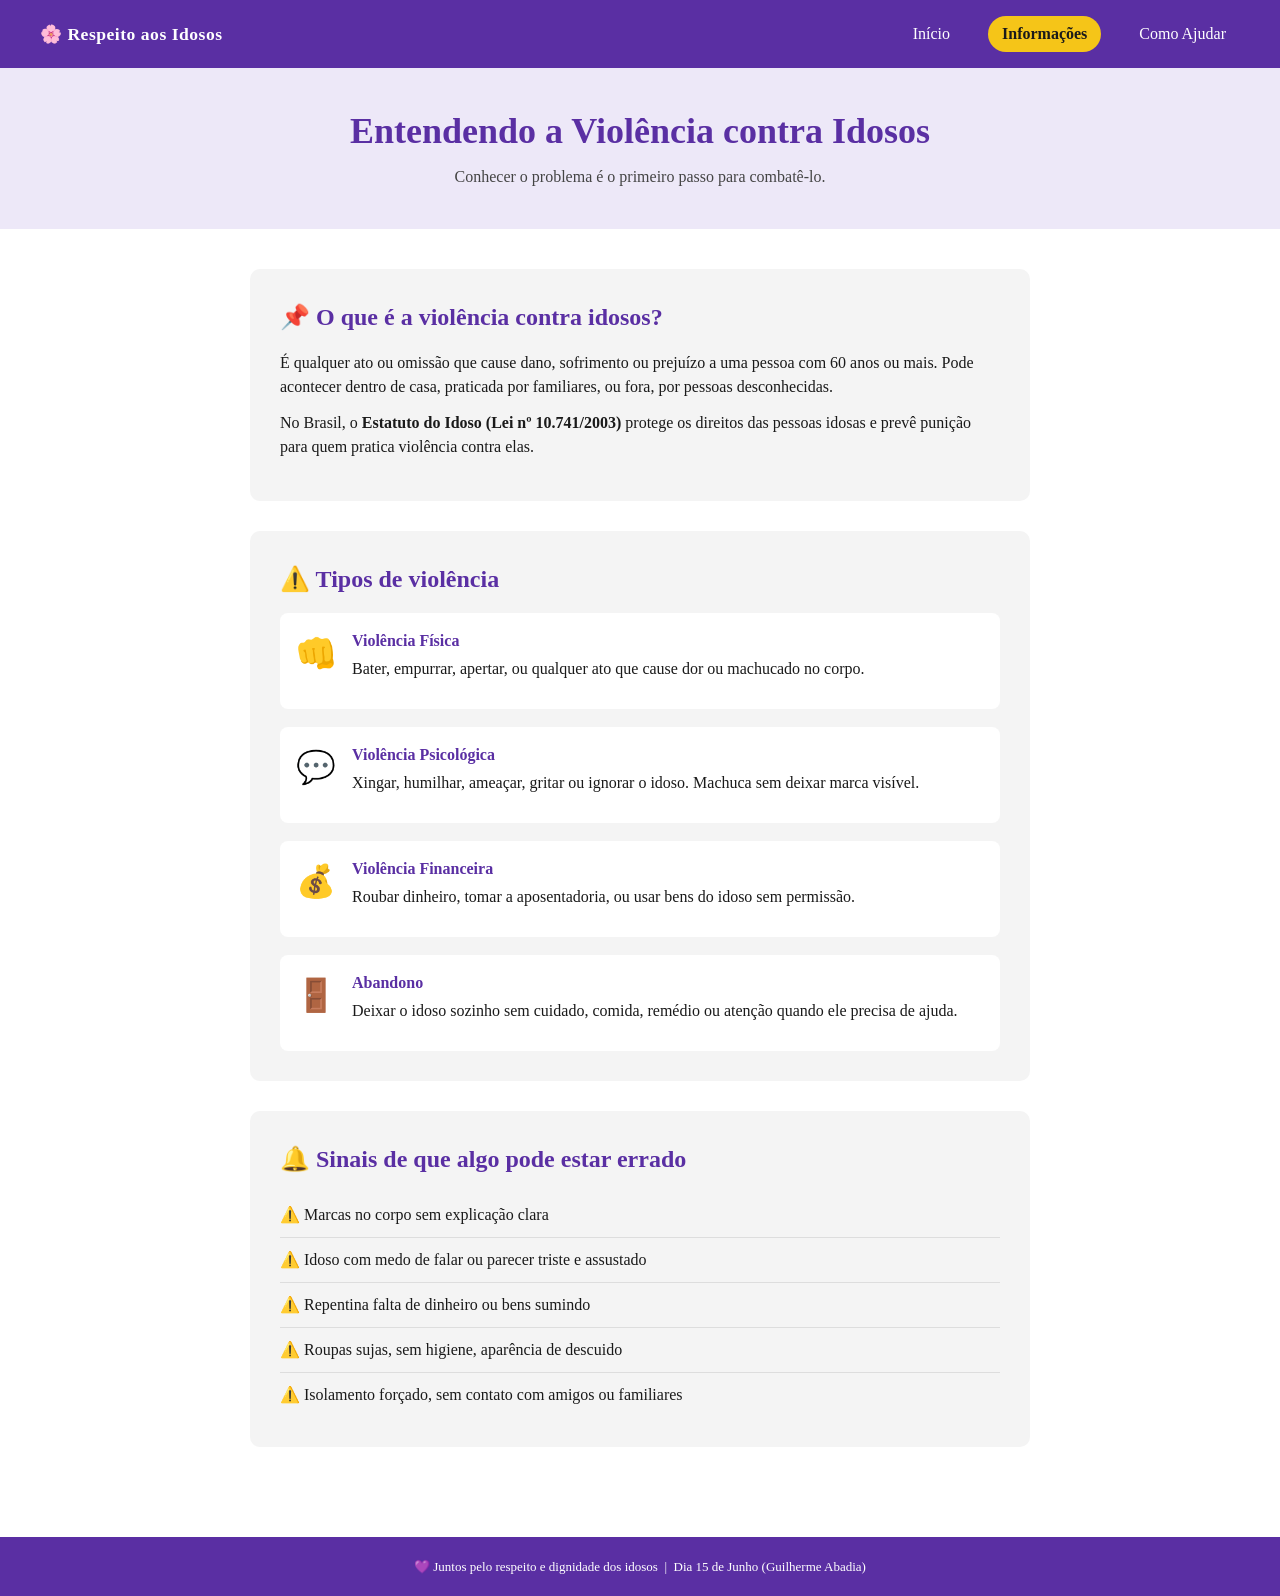
==== informacoes.html @ 71cfc262 "Add files via upload" ====
<!DOCTYPE html>
<html lang="pt-br">
<head>
  <meta charset="UTF-8" />
  <meta name="viewport" content="width=device-width, initial-scale=1.0" />
  <title>Informações - Violência Contra Idosos</title>
  <link rel="stylesheet" href="estilo.css" />
</head>
<body>

  <!-- CABEÇALHO / MENU -->
  <header>
    <div class="logo">🌸 Respeito aos Idosos</div>
    <nav>
      <a href="index.html">Início</a>
      <a href="informacoes.html" class="ativo">Informações</a>
      <a href="ajuda.html">Como Ajudar</a>
    </nav>
  </header>

  <!-- TÍTULO DA PÁGINA -->
  <section class="titulo-pagina">
    <h1>Entendendo a Violência contra Idosos</h1>
    <p>Conhecer o problema é o primeiro passo para combatê-lo.</p>
  </section>

  <!-- CONTEÚDO PRINCIPAL -->
  <section class="conteudo">

    <!-- O QUE É -->
    <div class="bloco">
      <h2>📌 O que é a violência contra idosos?</h2>
      <p>
        É qualquer ato ou omissão que cause dano, sofrimento ou prejuízo a uma pessoa com 60 anos ou mais.
        Pode acontecer dentro de casa, praticada por familiares, ou fora, por pessoas desconhecidas.
      </p>
      <p>
        No Brasil, o <strong>Estatuto do Idoso (Lei nº 10.741/2003)</strong> protege os direitos das pessoas
        idosas e prevê punição para quem pratica violência contra elas.
      </p>
    </div>

    <!-- TIPOS DE VIOLÊNCIA -->
    <div class="bloco">
      <h2>⚠️ Tipos de violência</h2>
      <div class="lista-tipos">

        <div class="tipo">
          <span class="tipo-icone">👊</span>
          <div>
            <h3>Violência Física</h3>
            <p>Bater, empurrar, apertar, ou qualquer ato que cause dor ou machucado no corpo.</p>
          </div>
        </div>

        <div class="tipo">
          <span class="tipo-icone">💬</span>
          <div>
            <h3>Violência Psicológica</h3>
            <p>Xingar, humilhar, ameaçar, gritar ou ignorar o idoso. Machuca sem deixar marca visível.</p>
          </div>
        </div>

        <div class="tipo">
          <span class="tipo-icone">💰</span>
          <div>
            <h3>Violência Financeira</h3>
            <p>Roubar dinheiro, tomar a aposentadoria, ou usar bens do idoso sem permissão.</p>
          </div>
        </div>

        <div class="tipo">
          <span class="tipo-icone">🚪</span>
          <div>
            <h3>Abandono</h3>
            <p>Deixar o idoso sozinho sem cuidado, comida, remédio ou atenção quando ele precisa de ajuda.</p>
          </div>
        </div>

      </div>
    </div>

    <!-- SINAIS DE ALERTA -->
    <div class="bloco">
      <h2>🔔 Sinais de que algo pode estar errado</h2>
      <ul class="lista-sinais">
        <li>Marcas no corpo sem explicação clara</li>
        <li>Idoso com medo de falar ou parecer triste e assustado</li>
        <li>Repentina falta de dinheiro ou bens sumindo</li>
        <li>Roupas sujas, sem higiene, aparência de descuido</li>
        <li>Isolamento forçado, sem contato com amigos ou familiares</li>
      </ul>
    </div>

  </section>

  <!-- RODAPÉ -->
  <footer>
    <p>💜 Juntos pelo respeito e dignidade dos idosos &nbsp;|&nbsp; Dia 15 de Junho  (Guilherme Abadia)</p>
  </footer>

</body>
</html>
---- estilo.css ----
/* ================================
   RESET BÁSICO
   ================================ */
* {
  margin: 0;
  padding: 0;
  box-sizing: border-box;
}

/* ================================
   VARIÁVEIS DE COR
   ================================ */
:root {
  --roxo:       #5a2fa3;   /* contraste alto no branco */
  --roxo-claro: #ede8f8;
  --amarelo:    #c98a00;   /* evitado em texto pequeno; usado só em fundo */
  --amarelo-bg: #f5c518;
  --verde:      #1e7a50;
  --verde-claro:#e6f7ef;
  --cinza:      #f4f4f4;
  --texto:      #1a1a1a;   /* tom escuro mas não preto puro — regra WCAG */
  --texto-sec:  #444444;   /* texto secundário */
  --branco:     #ffffff;
}

/* ================================
   CORPO DA PÁGINA
   A. Escala: body = 16px (mínimo acessibilidade)
   B. Cor: #1A1A1A (não preto puro)
   C. Line-height: 1.5 (entre 1.4 e 1.6)
   C. Alinhamento: esquerda obrigatório em parágrafos
   ================================ */
body {
  font-family: Georgia, serif;
  font-size: 16px;          /* A. Body mínimo */
  color: var(--texto);      /* B. Não preto puro */
  background-color: var(--branco);
  line-height: 1.5;         /* C. Entre 1.4 e 1.6 */
  text-align: left;         /* C. Alinhamento esquerda */
}

/* ================================
   CABEÇALHO E MENU
   ================================ */
header {
  background-color: var(--roxo);
  color: var(--branco);
  padding: 16px 40px;
  display: flex;
  align-items: center;
  justify-content: space-between;
  flex-wrap: wrap;
  gap: 12px;
}

.logo {
  font-size: 1.1rem;        /* ~18px — dentro da escala */
  font-weight: bold;
  letter-spacing: 0.5px;
  text-align: left;
}

nav {
  display: flex;
  gap: 24px;
}

nav a {
  color: var(--branco);
  text-decoration: none;
  font-size: 1rem;          /* 16px */
  padding: 6px 14px;
  border-radius: 20px;
  transition: background-color 0.3s;
}

nav a:hover {
  background-color: rgba(255, 255, 255, 0.2);
}

nav a.ativo {
  background-color: var(--amarelo-bg);
  color: var(--texto);
  font-weight: bold;
}

/* ================================
   BANNER — PÁGINA INICIAL
   ================================ */
.banner {
  background-color: var(--roxo-claro);
  padding: 60px 40px;
  display: flex;
  align-items: center;
  justify-content: space-between;
  flex-wrap: wrap;
  gap: 30px;
}

.banner-conteudo {
  max-width: 560px;
  text-align: left;         /* C. Esquerda em bloco de texto */
}

.data-destaque {
  font-size: 1rem;          /* 16px */
  color: var(--roxo);
  font-weight: bold;
  text-transform: uppercase;
  letter-spacing: 1px;
  margin-bottom: 10px;
  text-align: left;
}

/* A. H1: entre 32px e 40px */
.banner h1 {
  font-size: 2.25rem;       /* 36px — dentro de 32-40px */
  color: var(--roxo);
  margin-bottom: 16px;
  line-height: 1.3;
  text-align: left;         /* C. Título curto pode ser esquerda */
}

.subtitulo {
  font-size: 1rem;          /* 16px */
  color: var(--texto-sec);
  margin-bottom: 28px;
  text-align: left;
  line-height: 1.5;
}

.botao {
  display: inline-block;
  background-color: var(--roxo);
  color: var(--branco);
  padding: 12px 30px;
  border-radius: 25px;
  text-decoration: none;
  font-size: 1rem;          /* 16px */
  transition: background-color 0.3s;
  /* C. Botão curto — texto centralizado é ok */
  text-align: center;
}

.botao:hover {
  background-color: #451f85;
}

.banner-imagem {
  display: flex;
  justify-content: center;
}

.circulo-decorativo {
  width: 180px;
  height: 180px;
  background-color: var(--roxo);
  border-radius: 50%;
  display: flex;
  align-items: center;
  justify-content: center;
  font-size: 4rem;
}

/* ================================
   SEÇÃO DE CARDS
   ================================ */
.cards-secao {
  padding: 50px 40px;
  text-align: left;
}

/* A. H2: entre 24px e 28px */
.cards-secao h2 {
  font-size: 1.625rem;      /* 26px — dentro de 24-28px */
  color: var(--roxo);
  margin-bottom: 30px;
  text-align: center;       /* C. Título curto — centralizado ok */
}

.cards {
  display: flex;
  gap: 24px;
  justify-content: center;
  flex-wrap: wrap;
}

.card {
  background-color: var(--cinza);
  border-top: 4px solid var(--roxo);
  border-radius: 10px;
  padding: 28px 24px;
  width: 260px;
  text-align: left;         /* C. Conteúdo alinhado à esquerda */
}

.card-icone {
  font-size: 2.5rem;
  margin-bottom: 14px;
}

.card h3 {
  font-size: 1rem;          /* 16px */
  color: var(--roxo);
  margin-bottom: 10px;
  font-weight: bold;
}

.card p {
  font-size: 1rem;          /* 16px */
  color: var(--texto-sec);
  line-height: 1.5;
}

/* ================================
   TÍTULO DAS PÁGINAS INTERNAS
   ================================ */
.titulo-pagina {
  background-color: var(--roxo-claro);
  padding: 40px;
  text-align: left;
}

/* A. H1: entre 32px e 40px */
.titulo-pagina h1 {
  font-size: 2.25rem;       /* 36px */
  color: var(--roxo);
  margin-bottom: 10px;
  line-height: 1.3;
  text-align: center;       /* C. Título curto — centralizado ok */
}

.titulo-pagina p {
  font-size: 1rem;          /* 16px */
  color: var(--texto-sec);
  text-align: center;       /* legenda curta do título */
  line-height: 1.5;
}

.titulo-verde {
  background-color: var(--verde-claro);
}

.titulo-verde h1 {
  color: var(--verde);
}

/* ================================
   CONTEÚDO / BLOCOS
   ================================ */
.conteudo {
  padding: 40px;
  max-width: 860px;
  margin: 0 auto;
}

.bloco {
  background-color: var(--cinza);
  border-radius: 10px;
  padding: 30px;
  margin-bottom: 30px;
  text-align: left;         /* C. Sempre esquerda em blocos de texto */
}

/* A. H2: entre 24px e 28px */
.bloco h2 {
  font-size: 1.5rem;        /* 24px */
  color: var(--roxo);
  margin-bottom: 16px;
  text-align: left;
}

.bloco p {
  margin-bottom: 12px;
  font-size: 1rem;          /* 16px */
  line-height: 1.5;
  text-align: left;         /* C. Parágrafo SEMPRE à esquerda */
}

/* ================================
   LISTA DE TIPOS (página informações)
   ================================ */
.lista-tipos {
  display: flex;
  flex-direction: column;
  gap: 18px;
}

.tipo {
  display: flex;
  align-items: flex-start;
  gap: 16px;
  background-color: var(--branco);
  border-radius: 8px;
  padding: 16px;
  text-align: left;
}

.tipo-icone {
  font-size: 2rem;
  flex-shrink: 0;
}

.tipo h3 {
  font-size: 1rem;          /* 16px */
  color: var(--roxo);
  margin-bottom: 4px;
  font-weight: bold;
}

.tipo p {
  font-size: 1rem;
  line-height: 1.5;
  text-align: left;
}

/* LISTA DE SINAIS */
.lista-sinais {
  list-style: none;
  padding: 0;
}

.lista-sinais li {
  padding: 10px 0;
  border-bottom: 1px solid #ddd;
  font-size: 1rem;          /* 16px */
  line-height: 1.5;
  text-align: left;
}

.lista-sinais li::before {
  content: "⚠️ ";
}

.lista-sinais li:last-child {
  border-bottom: none;
}

/* ================================
   CONTATOS (página ajuda)
   ================================ */
.destaque-roxo {
  border-left: 6px solid var(--roxo);
}

.contatos {
  display: flex;
  flex-direction: column;
  gap: 16px;
  margin-top: 16px;
}

.contato-card {
  display: flex;
  align-items: center;
  gap: 20px;
  background-color: var(--branco);
  border-radius: 8px;
  padding: 16px;
  text-align: left;
}

.contato-numero {
  background-color: var(--roxo);
  color: var(--branco);
  font-size: 1.4rem;
  font-weight: bold;
  border-radius: 8px;
  padding: 12px 16px;
  text-align: center;       /* C. Número curto — centralizado ok */
  min-width: 80px;
}

.contato-info strong {
  display: block;
  color: var(--roxo);
  margin-bottom: 4px;
  font-size: 1rem;
}

.contato-info p {
  font-size: 1rem;          /* 16px mínimo */
  margin: 0;
  line-height: 1.5;
  text-align: left;
}

/* ================================
   AÇÕES (página ajuda)
   ================================ */
.acoes {
  display: flex;
  flex-direction: column;
  gap: 16px;
}

.acao {
  display: flex;
  align-items: flex-start;
  gap: 16px;
  background-color: var(--branco);
  border-radius: 8px;
  padding: 16px;
  text-align: left;
}

.acao-num {
  background-color: var(--amarelo-bg);
  color: var(--texto);
  font-size: 1.3rem;
  font-weight: bold;
  border-radius: 50%;
  width: 44px;
  height: 44px;
  display: flex;
  align-items: center;
  justify-content: center;  /* C. Número curto — centralizado ok */
  flex-shrink: 0;
}

.acao h3 {
  font-size: 1rem;          /* 16px */
  color: var(--verde);
  margin-bottom: 4px;
  font-weight: bold;
}

.acao p {
  font-size: 1rem;
  line-height: 1.5;
  text-align: left;
}

/* FRASE FINAL */
.frase-final {
  background-color: var(--roxo);
  text-align: center;       /* C. Frase curta decorativa — centralizada ok */
}

.frase-final p {
  color: var(--branco);
  font-size: 1rem;          /* 16px */
  font-style: italic;
  margin: 0;
  line-height: 1.5;
}

/* ================================
   RODAPÉ
   A. Footer: 12px - 14px
   ================================ */
footer {
  background-color: var(--roxo);
  color: var(--branco);
  text-align: center;
  padding: 20px;
  font-size: 0.8125rem;     /* 13px — dentro de 12-14px */
  margin-top: 20px;
  line-height: 1.5;
}
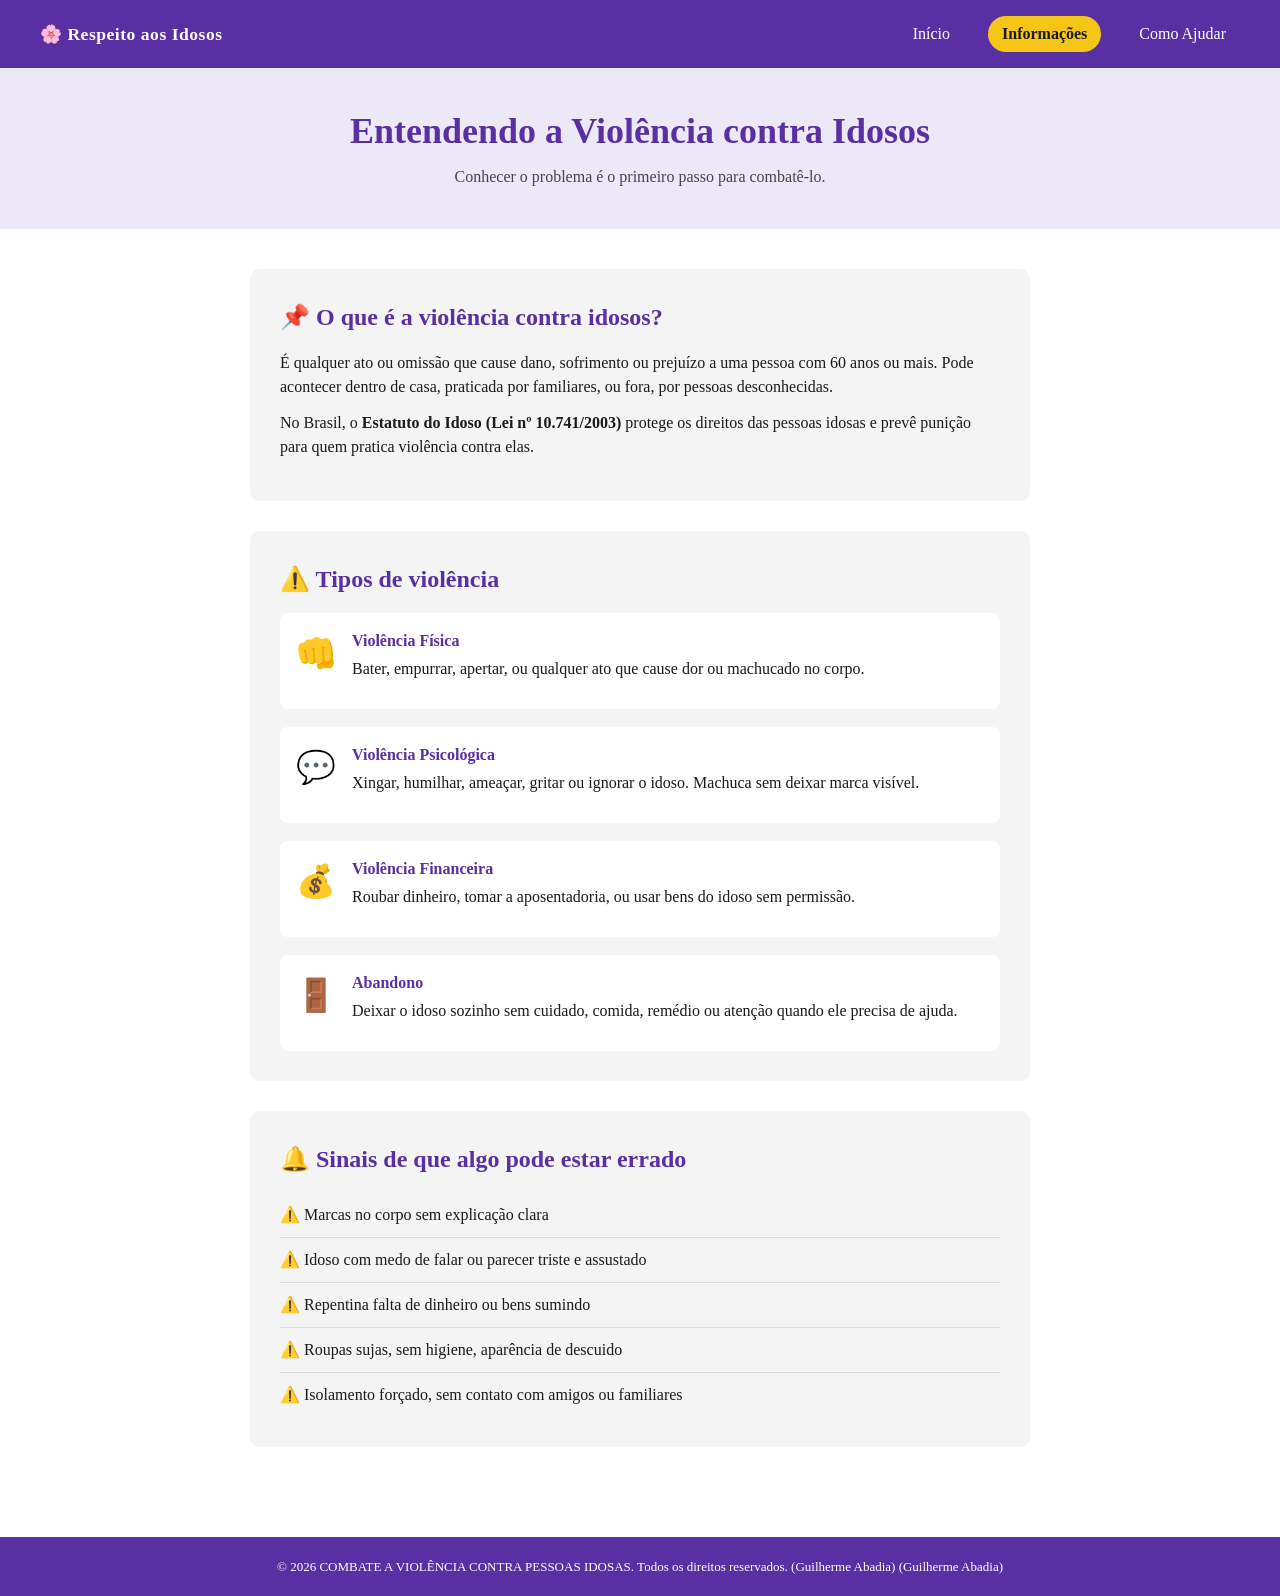
==== commit 7c5c22f7: "Update informacoes.html" ====
--- a/informacoes.html
+++ b/informacoes.html
@@ -96,7 +96,7 @@
 
   <!-- RODAPÉ -->
   <footer>
-    <p>💜 Juntos pelo respeito e dignidade dos idosos &nbsp;|&nbsp; Dia 15 de Junho  (Guilherme Abadia)</p>
+    <p>&copy; 2026 COMBATE A VIOLÊNCIA CONTRA PESSOAS IDOSAS. Todos os direitos reservados.  (Guilherme Abadia)  (Guilherme Abadia)</p>
   </footer>
 
 </body>
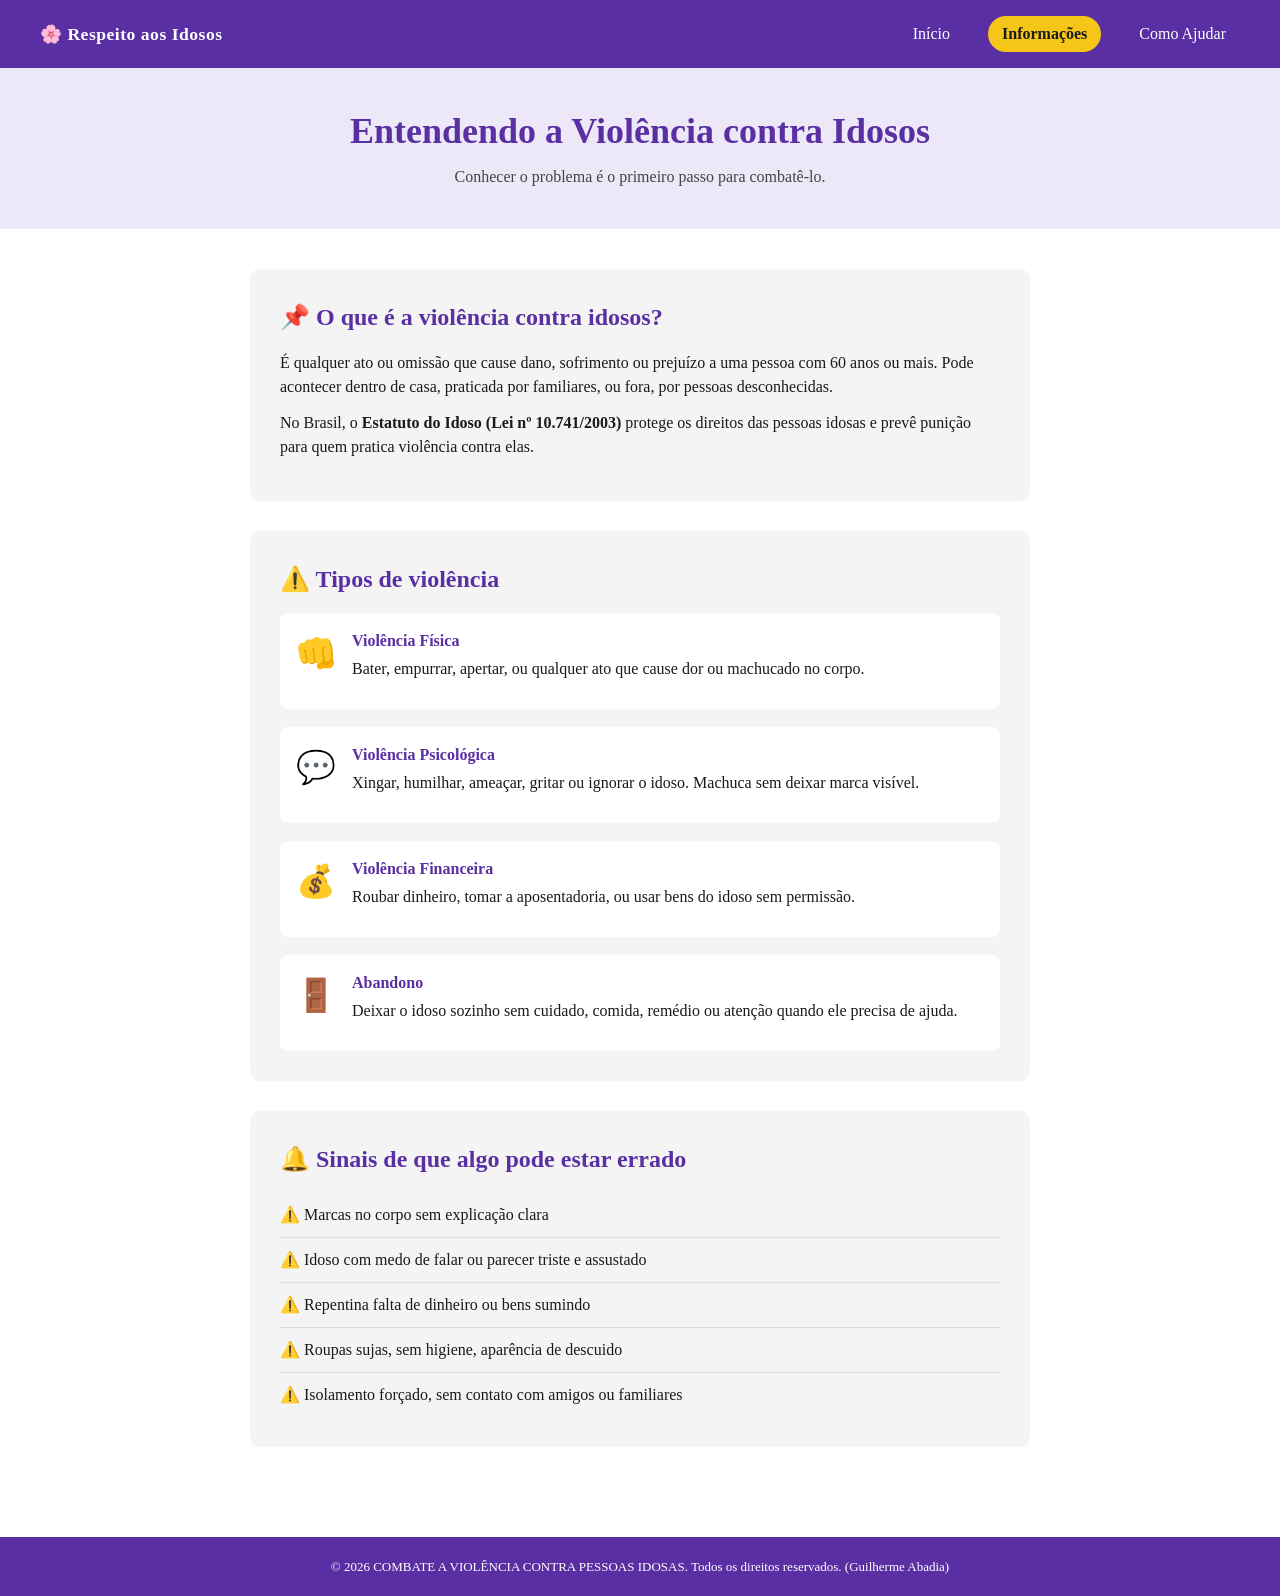
==== commit 33ddb23d: "Update informacoes.html" ====
--- a/informacoes.html
+++ b/informacoes.html
@@ -96,7 +96,7 @@
 
   <!-- RODAPÉ -->
   <footer>
-    <p>&copy; 2026 COMBATE A VIOLÊNCIA CONTRA PESSOAS IDOSAS. Todos os direitos reservados.  (Guilherme Abadia)  (Guilherme Abadia)</p>
+    <p>&copy; 2026 COMBATE A VIOLÊNCIA CONTRA PESSOAS IDOSAS. Todos os direitos reservados.  (Guilherme Abadia) </p>
   </footer>
 
 </body>
